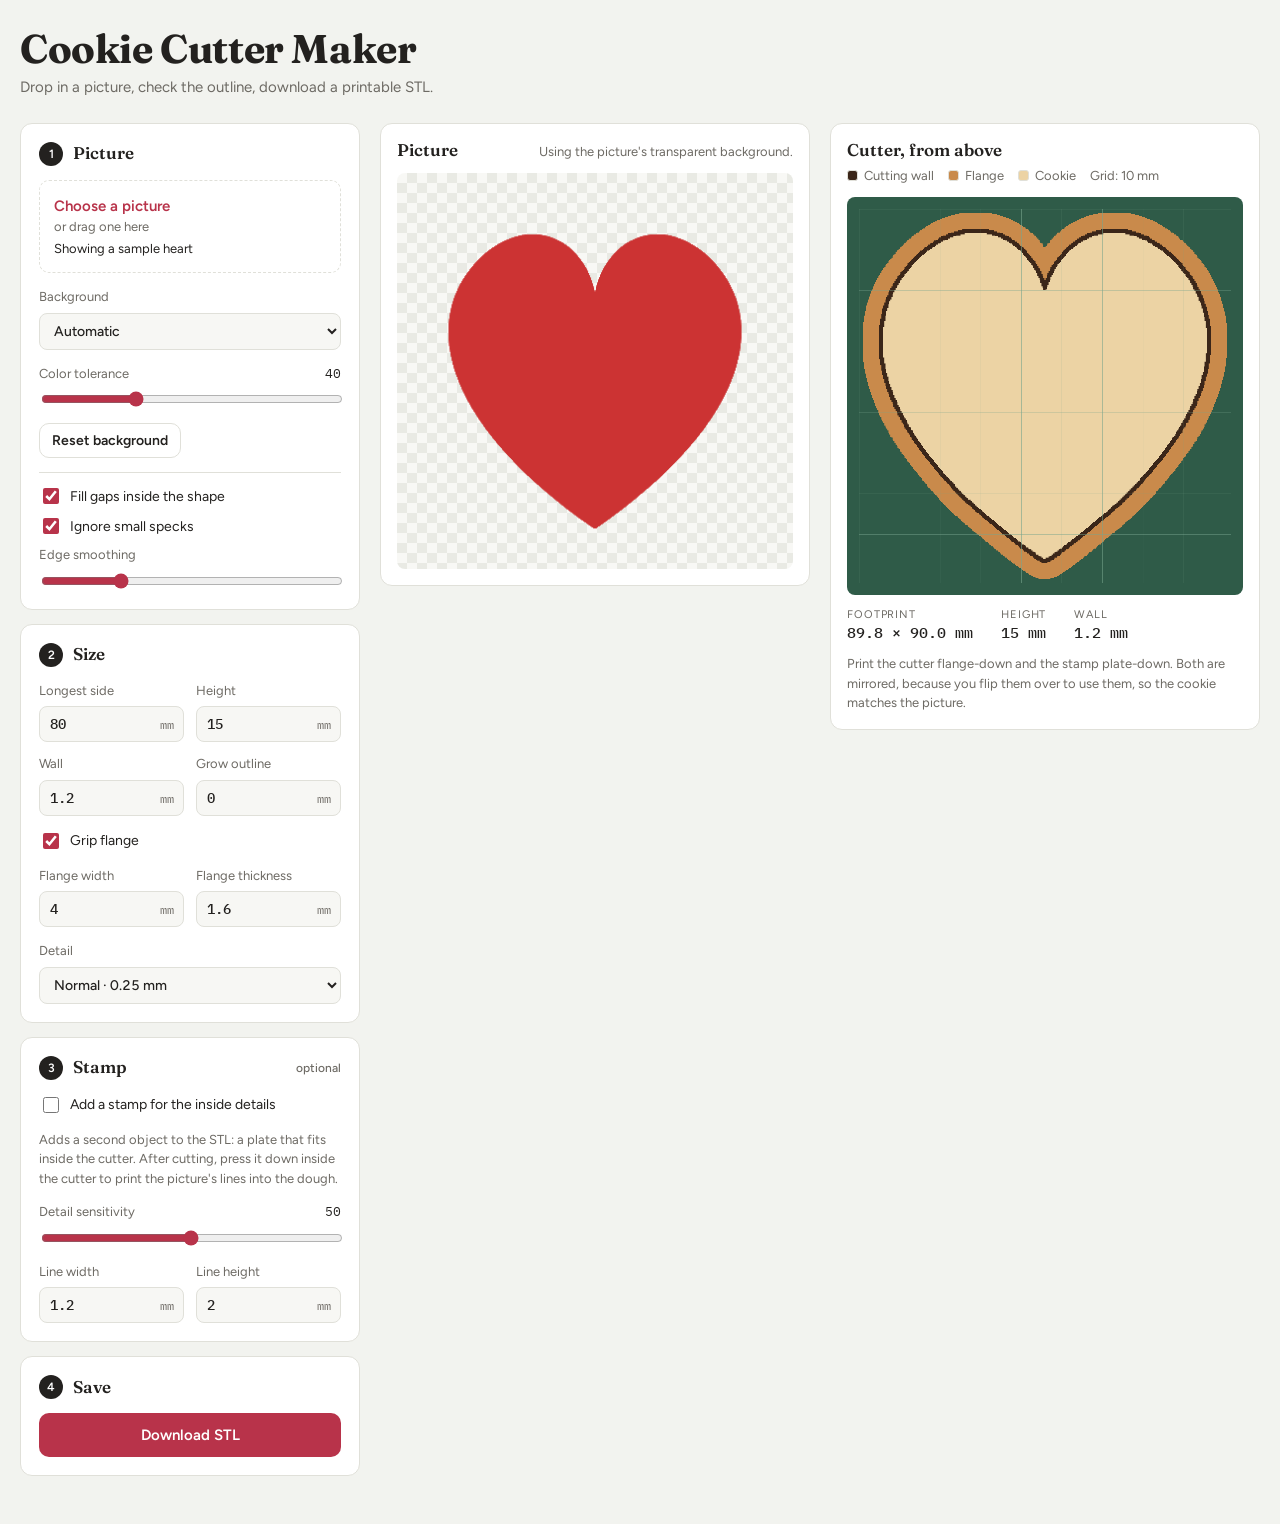
==== Cookie Cutter Maker.html @ c067ccab "Rename index.html to Cookie Cutter Maker.html Makes the file to open obvious for non-technical users" ====
<!doctype html>
<html lang="en">
<head>
<meta charset="utf-8">
<meta name="viewport" content="width=device-width, initial-scale=1">
<title>Cookie Cutter Maker</title>
<link rel="preconnect" href="https://fonts.googleapis.com">
<link rel="stylesheet" href="https://fonts.googleapis.com/css2?family=Fraunces:opsz,wght@9..144,500;9..144,700&family=Figtree:wght@400;500;600&family=IBM+Plex+Mono:wght@400;500&display=swap">
<link rel="stylesheet" href="styles.css">
</head>
<body>
<header class="top">
  <h1>Cookie Cutter Maker</h1>
  <p>Drop in a picture, check the outline, download a printable STL.</p>
</header>

<main class="layout">
  <!-- Controls -->
  <aside class="controls">
    <section class="step">
      <h2><span class="num">1</span>Picture</h2>
      <div class="drop" id="drop" tabindex="0" role="button" aria-label="Choose a picture">
        <img id="thumb" alt="" hidden>
        <div>
          <strong>Choose a picture</strong>
          <span>or drag one here</span>
          <span id="fname" class="fname">Showing a sample heart</span>
        </div>
      </div>
      <input type="file" id="file" accept="image/*" hidden>

      <label class="field" for="bgMode"><span>Background</span>
        <select id="bgMode">
          <option value="auto">Automatic</option>
          <option value="color">Remove by color</option>
          <option value="alpha">Already transparent</option>
        </select>
      </label>
      <label class="field" for="tolerance"><span>Color tolerance <output id="tolVal">40</output></span>
        <input type="range" id="tolerance" min="5" max="120" value="40">
      </label>
      <button class="ghost" id="resetBg" type="button">Reset background</button>

      <div id="cleanup" class="checks">
        <label><input type="checkbox" id="fill" checked> Fill gaps inside the shape</label>
        <label><input type="checkbox" id="specks" checked> Ignore small specks</label>
        <label class="field" for="smooth"><span>Edge smoothing</span><input type="range" id="smooth" min="0" max="8" value="2"></label>
      </div>
    </section>

    <section class="step" id="sizeControls">
      <h2><span class="num">2</span>Size</h2>
      <div class="grid2">
        <label class="field" for="size"><span>Longest side</span><span class="unit"><input type="number" id="size" value="80" min="10" max="300" step="1"><i>mm</i></span></label>
        <label class="field" for="height"><span>Height</span><span class="unit"><input type="number" id="height" value="15" min="3" max="60" step="0.5"><i>mm</i></span></label>
        <label class="field" for="wall"><span>Wall</span><span class="unit"><input type="number" id="wall" value="1.2" min="0.4" max="5" step="0.1"><i>mm</i></span></label>
        <label class="field" for="grow"><span>Grow outline</span><span class="unit"><input type="number" id="grow" value="0" min="0" max="10" step="0.1"><i>mm</i></span></label>
      </div>
      <label class="toggle"><input type="checkbox" id="flangeOn" checked> Grip flange</label>
      <div class="grid2">
        <label class="field" for="flangeW"><span>Flange width</span><span class="unit"><input type="number" id="flangeW" value="4" min="0.5" max="15" step="0.5"><i>mm</i></span></label>
        <label class="field" for="flangeH"><span>Flange thickness</span><span class="unit"><input type="number" id="flangeH" value="1.6" min="0.4" max="10" step="0.2"><i>mm</i></span></label>
      </div>
      <label class="field" for="res"><span>Detail</span>
        <select id="res"><option value="0.15">Fine · 0.15 mm</option><option value="0.25" selected>Normal · 0.25 mm</option><option value="0.4">Draft · 0.4 mm</option></select>
      </label>
    </section>

    <section class="step">
      <h2><span class="num">3</span>Stamp <small>optional</small></h2>
      <label class="toggle"><input type="checkbox" id="stampOn"> Add a stamp for the inside details</label>
      <div id="stampControls" class="stack" hidden>
        <p class="hint">Adds a second object to the STL: a plate that fits inside the cutter. After cutting, press it down inside the cutter to print the picture's lines into the dough.</p>
        <label class="field" for="sensitivity"><span>Detail sensitivity <output id="sensVal">50</output></span>
          <input type="range" id="sensitivity" min="1" max="100" value="50">
        </label>
        <div class="grid2">
          <label class="field" for="lineW"><span>Line width</span><span class="unit"><input type="number" id="lineW" value="1.2" min="0.6" max="4" step="0.1"><i>mm</i></span></label>
          <label class="field" for="lineH"><span>Line height</span><span class="unit"><input type="number" id="lineH" value="2" min="0.6" max="6" step="0.2"><i>mm</i></span></label>
        </div>
      </div>
    </section>

    <section class="step">
      <h2><span class="num">4</span>Save</h2>
      <button class="primary" id="save" type="button">Download STL</button>
      <p class="saved" id="saved"></p>
      <p class="err" id="err" role="alert" hidden></p>
    </section>
  </aside>

  <!-- Previews -->
  <section class="view">
    <header><h3>Picture</h3><p id="photoHint" class="hint"></p></header>
    <div class="checker"><canvas id="photo"></canvas></div>
  </section>

  <section class="view">
    <header><h3>Cutter, from above</h3>
      <ul class="legend">
        <li><i style="background:var(--wall)"></i>Cutting wall</li>
        <li><i style="background:var(--flange)"></i>Flange</li>
        <li><i style="background:var(--dough)"></i>Cookie</li>
        <li id="stampLegend" hidden><i style="background:var(--stamp)"></i>Stamp lines</li>
        <li class="muted">Grid: 10 mm</li>
      </ul>
    </header>
    <div class="mat"><canvas id="cutter"></canvas></div>
    <dl class="stats" id="stats"></dl>
    <p class="hint">Print the cutter flange-down and the stamp plate-down. Both are mirrored, because you flip them over to use them, so the cookie matches the picture.</p>
  </section>
</main>

<script src="js/background.js"></script>
<script src="js/shape.js"></script>
<script src="js/cutter.js"></script>
<script src="js/stamp.js"></script>
<script src="js/stl.js"></script>
<script src="js/preview.js"></script>
<script src="js/app.js"></script>
</body>
</html>
---- styles.css ----
/* Layout: controls column on the left, two preview panels (picture, cutter) to the right.
   Stacks into one column on narrow screens. The cutter sits on a green cutting mat with a 10 mm grid. */
:root {
  --bg: #f2f3ef;
  --panel: #ffffff;
  --ink: #23211f;
  --muted: #6d6a64;
  --line: #e0e0d9;
  --field: #f7f7f4;
  --accent: #b8334a;          /* raspberry jam */
  --accent-ink: #ffffff;
  --mat: #2f5b48;             /* cutting mat */
  --grid: #79a58e;
  --paper: #2f5b48;           /* empty cells in the cutter preview = the mat */
  --dough: #ecd3a4;
  --wall: #3b2619;
  --flange: #c98a4b;
  --stamp: #a3304a;           /* stamp lines drawn on the cookie */
  --check-a: #e9eae4;
  --check-b: #f8f8f5;

  --font-display: "Fraunces", Georgia, "Times New Roman", serif;
  --font-body: "Figtree", "Segoe UI", system-ui, sans-serif;
  --font-mono: "IBM Plex Mono", Consolas, monospace;
  --radius: 12px;
  color-scheme: light;
}
@media (prefers-color-scheme: dark) {
  :root:not([data-theme="light"]) {
    --bg: #161715; --panel: #1f201d; --ink: #ecebe6; --muted: #9d9a92; --line: #32342f; --field: #262824;
    --accent: #ec6b80; --accent-ink: #1a0b0e; --mat: #213f32; --grid: #4d7a63; --paper: #213f32;
    --dough: #d8bb88; --wall: #1a0f08; --flange: #b77a3e; --stamp: #e86b82; --check-a: #2a2c28; --check-b: #222420;
    color-scheme: dark;
  }
}
:root[data-theme="dark"] {
  --bg: #161715; --panel: #1f201d; --ink: #ecebe6; --muted: #9d9a92; --line: #32342f; --field: #262824;
  --accent: #ec6b80; --accent-ink: #1a0b0e; --mat: #213f32; --grid: #4d7a63; --paper: #213f32;
  --dough: #d8bb88; --wall: #1a0f08; --flange: #b77a3e; --stamp: #e86b82; --check-a: #2a2c28; --check-b: #222420;
  color-scheme: dark;
}

* { box-sizing: border-box; }
html, body { margin: 0; }
body {
  background: var(--bg); color: var(--ink);
  font: 15px/1.5 var(--font-body);
  padding: 28px 20px 48px;
}

/* ---------- header ---------- */
.top { max-width: 1400px; margin: 0 auto 24px; }
.top h1 { font: 700 clamp(28px, 4vw, 40px)/1.05 var(--font-display); letter-spacing: -0.01em; margin: 0; text-wrap: balance; }
.top p { margin: 6px 0 0; color: var(--muted); }

/* ---------- layout ---------- */
.layout {
  max-width: 1400px; margin: 0 auto;
  display: grid; gap: 20px; align-items: start;
  grid-template-columns: 340px minmax(0, 1fr) minmax(0, 1fr);
}
@media (max-width: 1200px) {
  .layout { grid-template-columns: 340px minmax(0, 1fr); }
  .controls { grid-row: span 2; }
}
@media (max-width: 820px) {
  .layout { grid-template-columns: 1fr; }
  .controls { grid-row: auto; }
}

/* ---------- controls ---------- */
.controls { display: grid; gap: 14px; min-width: 0; }
.step {
  background: var(--panel); border: 1px solid var(--line); border-radius: var(--radius);
  padding: 18px; display: grid; gap: 14px;
}
.step h2 { display: flex; align-items: center; gap: 10px; margin: 0; font: 600 17px/1.2 var(--font-display); }
.num {
  display: inline-grid; place-items: center; width: 24px; height: 24px; border-radius: 50%;
  background: var(--ink); color: var(--panel); font: 600 12px var(--font-body);
}

.drop {
  display: flex; gap: 14px; align-items: center;
  border: 1.5px dashed var(--line); border-radius: 10px; padding: 14px;
  cursor: pointer; transition: border-color .15s, background .15s;
}
.drop:hover, .drop.over { border-color: var(--accent); background: var(--field); }
.drop img { width: 56px; height: 56px; object-fit: cover; border-radius: 8px; flex: none; }
.drop div { display: grid; min-width: 0; }
.drop strong { color: var(--accent); font-weight: 600; }
.drop span { color: var(--muted); font-size: 13px; }
.drop .fname { color: var(--ink); overflow: hidden; text-overflow: ellipsis; white-space: nowrap; margin-top: 2px; }

.field { display: grid; gap: 6px; font-size: 13px; color: var(--muted); }
.field > span:first-child { display: flex; justify-content: space-between; }
.field output { font-family: var(--font-mono); color: var(--ink); }
.grid2 { display: grid; grid-template-columns: 1fr 1fr; gap: 12px; }

input[type=number], select {
  width: 100%; min-width: 0; padding: 8px 10px;
  border: 1px solid var(--line); border-radius: 8px;
  background: var(--field); color: var(--ink);
  font: 500 14px var(--font-mono); font-variant-numeric: tabular-nums;
}
select { font-family: var(--font-body); }
.unit { position: relative; display: block; }
.unit input { padding-right: 38px; }
.unit i { position: absolute; right: 10px; top: 50%; transform: translateY(-50%); font: 12px var(--font-mono); font-style: normal; color: var(--muted); pointer-events: none; }
input[type=range] { width: 100%; accent-color: var(--accent); }

.checks { display: grid; gap: 8px; padding-top: 4px; border-top: 1px solid var(--line); padding-block: 12px 0; }
.checks > label:not(.field), .toggle { display: flex; align-items: center; gap: 8px; font-size: 14px; cursor: pointer; }
input[type=checkbox] { accent-color: var(--accent); width: 16px; height: 16px; }

button { font: 600 15px var(--font-body); cursor: pointer; border-radius: 10px; }
.primary { background: var(--accent); color: var(--accent-ink); border: 0; padding: 13px 16px; transition: filter .15s; }
.primary:hover:not(:disabled) { filter: brightness(1.08); }
.primary:disabled { opacity: .5; cursor: default; }
.ghost { background: transparent; color: var(--ink); border: 1px solid var(--line); padding: 8px 12px; font-size: 14px; justify-self: start; }
.ghost:hover { border-color: var(--ink); }

:focus-visible { outline: 2px solid var(--accent); outline-offset: 2px; }

.saved { margin: 0; font: 12px var(--font-mono); color: var(--muted); min-height: 1em; }
.saved:empty { display: none; }
.err { margin: 0; padding: 10px 12px; border-radius: 8px; background: color-mix(in srgb, var(--accent) 12%, transparent); color: var(--accent); font-weight: 500; font-size: 14px; }

/* ---------- previews ---------- */
.view {
  background: var(--panel); border: 1px solid var(--line); border-radius: var(--radius);
  padding: 16px; display: grid; gap: 12px; min-width: 0;
}
.view header { display: flex; flex-wrap: wrap; align-items: baseline; justify-content: space-between; gap: 6px 16px; }
.view h3 { margin: 0; font: 600 17px/1.2 var(--font-display); }
.hint { margin: 0; font-size: 13px; color: var(--muted); }

.checker, .mat { border-radius: 8px; overflow: hidden; display: grid; place-items: center; }
.checker {
  background: repeating-conic-gradient(var(--check-a) 0% 25%, var(--check-b) 0% 50%) 0 0 / 20px 20px;
}
.checker canvas { cursor: crosshair; }
.mat { background: var(--mat); padding: 12px; }
canvas { display: block; width: 100%; height: auto; max-width: 100%; }

.legend { list-style: none; margin: 0; padding: 0; display: flex; flex-wrap: wrap; gap: 4px 14px; font-size: 13px; color: var(--muted); }
.legend i { display: inline-block; width: 11px; height: 11px; border-radius: 3px; margin-right: 6px; vertical-align: -1px; border: 1px solid var(--line); }

.stats { display: flex; flex-wrap: wrap; gap: 8px 28px; margin: 0; }
.stats div { display: grid; }
.stats dt { font-size: 11px; letter-spacing: .08em; text-transform: uppercase; color: var(--muted); }
.stats dd { margin: 0; font: 500 15px var(--font-mono); font-variant-numeric: tabular-nums; }

@media (prefers-reduced-motion: reduce) { * { transition: none !important; } }

/* ---------- stamp step ---------- */
.step h2 small { font: 500 12px var(--font-body); color: var(--muted); margin-left: auto; }
.stack { display: grid; gap: 14px; }
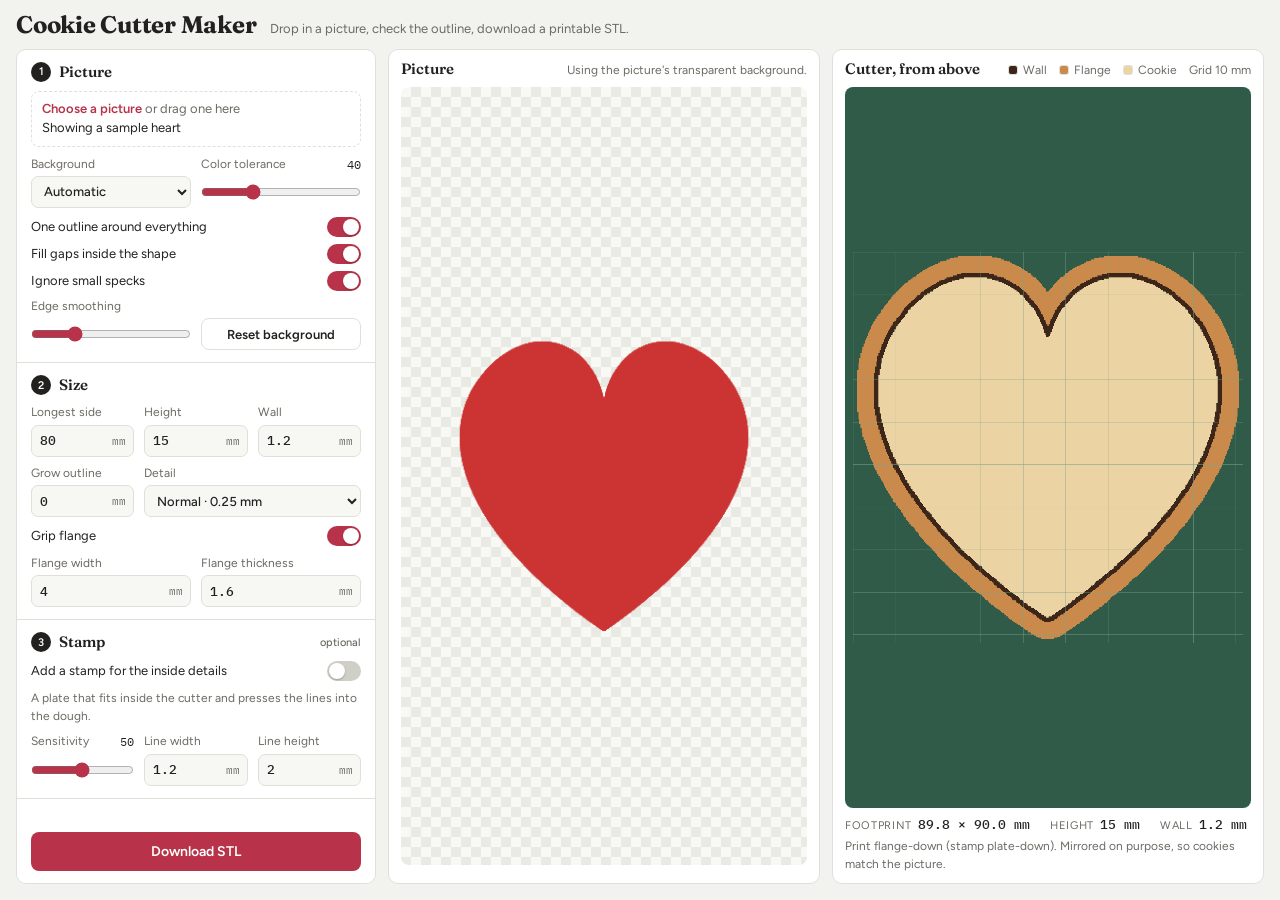
==== commit 7a133cdd: "Add "One outline around everything", toggles and a one-screen layout - New setting (on by default) j" ====
--- a/Cookie Cutter Maker.html
+++ b/Cookie Cutter Maker.html
@@ -22,67 +22,72 @@
       <div class="drop" id="drop" tabindex="0" role="button" aria-label="Choose a picture">
         <img id="thumb" alt="" hidden>
         <div>
-          <strong>Choose a picture</strong>
-          <span>or drag one here</span>
+          <strong>Choose a picture</strong> <span>or drag one here</span>
           <span id="fname" class="fname">Showing a sample heart</span>
         </div>
       </div>
       <input type="file" id="file" accept="image/*" hidden>
 
-      <label class="field" for="bgMode"><span>Background</span>
-        <select id="bgMode">
-          <option value="auto">Automatic</option>
-          <option value="color">Remove by color</option>
-          <option value="alpha">Already transparent</option>
-        </select>
-      </label>
-      <label class="field" for="tolerance"><span>Color tolerance <output id="tolVal">40</output></span>
-        <input type="range" id="tolerance" min="5" max="120" value="40">
-      </label>
-      <button class="ghost" id="resetBg" type="button">Reset background</button>
+      <div class="grid2">
+        <label class="field" for="bgMode"><span>Background</span>
+          <select id="bgMode">
+            <option value="auto">Automatic</option>
+            <option value="color">Remove by color</option>
+            <option value="alpha">Already transparent</option>
+          </select>
+        </label>
+        <label class="field" for="tolerance"><span>Color tolerance <output id="tolVal">40</output></span>
+          <input type="range" id="tolerance" min="5" max="120" value="40">
+        </label>
+      </div>
 
-      <div id="cleanup" class="checks">
-        <label><input type="checkbox" id="fill" checked> Fill gaps inside the shape</label>
-        <label><input type="checkbox" id="specks" checked> Ignore small specks</label>
-        <label class="field" for="smooth"><span>Edge smoothing</span><input type="range" id="smooth" min="0" max="8" value="2"></label>
+      <div id="cleanup" class="switches">
+        <label class="switch"><span>One outline around everything</span><input type="checkbox" role="switch" id="join" checked></label>
+        <label class="switch"><span>Fill gaps inside the shape</span><input type="checkbox" role="switch" id="fill" checked></label>
+        <label class="switch"><span>Ignore small specks</span><input type="checkbox" role="switch" id="specks" checked></label>
+        <div class="grid2">
+          <label class="field" for="smooth"><span>Edge smoothing</span><input type="range" id="smooth" min="0" max="8" value="2"></label>
+          <button class="ghost" id="resetBg" type="button">Reset background</button>
+        </div>
       </div>
     </section>
 
     <section class="step" id="sizeControls">
       <h2><span class="num">2</span>Size</h2>
-      <div class="grid2">
+      <div class="grid3">
         <label class="field" for="size"><span>Longest side</span><span class="unit"><input type="number" id="size" value="80" min="10" max="300" step="1"><i>mm</i></span></label>
         <label class="field" for="height"><span>Height</span><span class="unit"><input type="number" id="height" value="15" min="3" max="60" step="0.5"><i>mm</i></span></label>
         <label class="field" for="wall"><span>Wall</span><span class="unit"><input type="number" id="wall" value="1.2" min="0.4" max="5" step="0.1"><i>mm</i></span></label>
         <label class="field" for="grow"><span>Grow outline</span><span class="unit"><input type="number" id="grow" value="0" min="0" max="10" step="0.1"><i>mm</i></span></label>
+        <label class="field span2" for="res"><span>Detail</span>
+          <select id="res"><option value="0.15">Fine · 0.15 mm</option><option value="0.25" selected>Normal · 0.25 mm</option><option value="0.4">Draft · 0.4 mm</option></select>
+        </label>
       </div>
-      <label class="toggle"><input type="checkbox" id="flangeOn" checked> Grip flange</label>
+      <label class="switch"><span>Grip flange</span><input type="checkbox" role="switch" id="flangeOn" checked></label>
       <div class="grid2">
         <label class="field" for="flangeW"><span>Flange width</span><span class="unit"><input type="number" id="flangeW" value="4" min="0.5" max="15" step="0.5"><i>mm</i></span></label>
         <label class="field" for="flangeH"><span>Flange thickness</span><span class="unit"><input type="number" id="flangeH" value="1.6" min="0.4" max="10" step="0.2"><i>mm</i></span></label>
       </div>
-      <label class="field" for="res"><span>Detail</span>
-        <select id="res"><option value="0.15">Fine · 0.15 mm</option><option value="0.25" selected>Normal · 0.25 mm</option><option value="0.4">Draft · 0.4 mm</option></select>
-      </label>
     </section>
 
     <section class="step">
       <h2><span class="num">3</span>Stamp <small>optional</small></h2>
-      <label class="toggle"><input type="checkbox" id="stampOn"> Add a stamp for the inside details</label>
+      <label class="switch" title="Adds a second object to the STL: a plate that fits inside the cutter. After cutting, press it down inside the cutter to print the picture's lines into the dough.">
+        <span>Add a stamp for the inside details</span><input type="checkbox" role="switch" id="stampOn">
+      </label>
       <div id="stampControls" class="stack" hidden>
-        <p class="hint">Adds a second object to the STL: a plate that fits inside the cutter. After cutting, press it down inside the cutter to print the picture's lines into the dough.</p>
-        <label class="field" for="sensitivity"><span>Detail sensitivity <output id="sensVal">50</output></span>
-          <input type="range" id="sensitivity" min="1" max="100" value="50">
-        </label>
-        <div class="grid2">
+        <p class="hint">A plate that fits inside the cutter and presses the lines into the dough.</p>
+        <div class="grid3">
+          <label class="field" for="sensitivity"><span>Sensitivity <output id="sensVal">50</output></span>
+            <input type="range" id="sensitivity" min="1" max="100" value="50">
+          </label>
           <label class="field" for="lineW"><span>Line width</span><span class="unit"><input type="number" id="lineW" value="1.2" min="0.6" max="4" step="0.1"><i>mm</i></span></label>
           <label class="field" for="lineH"><span>Line height</span><span class="unit"><input type="number" id="lineH" value="2" min="0.6" max="6" step="0.2"><i>mm</i></span></label>
         </div>
       </div>
     </section>
 
-    <section class="step">
-      <h2><span class="num">4</span>Save</h2>
+    <section class="step save">
       <button class="primary" id="save" type="button">Download STL</button>
       <p class="saved" id="saved"></p>
       <p class="err" id="err" role="alert" hidden></p>
@@ -92,22 +97,24 @@
   <!-- Previews -->
   <section class="view">
     <header><h3>Picture</h3><p id="photoHint" class="hint"></p></header>
-    <div class="checker"><canvas id="photo"></canvas></div>
+    <div class="canvas-box checker"><canvas id="photo"></canvas></div>
   </section>
 
   <section class="view">
     <header><h3>Cutter, from above</h3>
       <ul class="legend">
-        <li><i style="background:var(--wall)"></i>Cutting wall</li>
+        <li><i style="background:var(--wall)"></i>Wall</li>
         <li><i style="background:var(--flange)"></i>Flange</li>
         <li><i style="background:var(--dough)"></i>Cookie</li>
-        <li id="stampLegend" hidden><i style="background:var(--stamp)"></i>Stamp lines</li>
-        <li class="muted">Grid: 10 mm</li>
+        <li id="stampLegend" hidden><i style="background:var(--stamp)"></i>Stamp</li>
+        <li>Grid 10 mm</li>
       </ul>
     </header>
-    <div class="mat"><canvas id="cutter"></canvas></div>
-    <dl class="stats" id="stats"></dl>
-    <p class="hint">Print the cutter flange-down and the stamp plate-down. Both are mirrored, because you flip them over to use them, so the cookie matches the picture.</p>
+    <div class="canvas-box mat"><canvas id="cutter"></canvas></div>
+    <footer>
+      <dl class="stats" id="stats"></dl>
+      <p class="hint">Print flange-down (stamp plate-down). Mirrored on purpose, so cookies match the picture.</p>
+    </footer>
   </section>
 </main>
 
--- a/styles.css
+++ b/styles.css
@@ -1,5 +1,6 @@
-/* Layout: controls column on the left, two preview panels (picture, cutter) to the right.
-   Stacks into one column on narrow screens. The cutter sits on a green cutting mat with a 10 mm grid. */
+/* Layout: one screen, no page scrolling. Controls column on the left (scrolls on its own if the
+   window is short), picture and cutter previews fill the rest. On narrow screens it becomes a
+   normal scrolling page. The cutter sits on a green cutting mat with a 10 mm grid. */
 :root {
   --bg: #f2f3ef;
   --panel: #ffffff;
@@ -9,6 +10,7 @@
   --field: #f7f7f4;
   --accent: #b8334a;          /* raspberry jam */
   --accent-ink: #ffffff;
+  --switch-off: #cfcfc7;
   --mat: #2f5b48;             /* cutting mat */
   --grid: #79a58e;
   --paper: #2f5b48;           /* empty cells in the cutter preview = the mat */
@@ -22,137 +24,161 @@
   --font-display: "Fraunces", Georgia, "Times New Roman", serif;
   --font-body: "Figtree", "Segoe UI", system-ui, sans-serif;
   --font-mono: "IBM Plex Mono", Consolas, monospace;
-  --radius: 12px;
+  --radius: 10px;
   color-scheme: light;
 }
 @media (prefers-color-scheme: dark) {
   :root:not([data-theme="light"]) {
     --bg: #161715; --panel: #1f201d; --ink: #ecebe6; --muted: #9d9a92; --line: #32342f; --field: #262824;
-    --accent: #ec6b80; --accent-ink: #1a0b0e; --mat: #213f32; --grid: #4d7a63; --paper: #213f32;
+    --accent: #ec6b80; --accent-ink: #1a0b0e; --switch-off: #45473f; --mat: #213f32; --grid: #4d7a63; --paper: #213f32;
     --dough: #d8bb88; --wall: #1a0f08; --flange: #b77a3e; --stamp: #e86b82; --check-a: #2a2c28; --check-b: #222420;
     color-scheme: dark;
   }
 }
 :root[data-theme="dark"] {
   --bg: #161715; --panel: #1f201d; --ink: #ecebe6; --muted: #9d9a92; --line: #32342f; --field: #262824;
-  --accent: #ec6b80; --accent-ink: #1a0b0e; --mat: #213f32; --grid: #4d7a63; --paper: #213f32;
+  --accent: #ec6b80; --accent-ink: #1a0b0e; --switch-off: #45473f; --mat: #213f32; --grid: #4d7a63; --paper: #213f32;
   --dough: #d8bb88; --wall: #1a0f08; --flange: #b77a3e; --stamp: #e86b82; --check-a: #2a2c28; --check-b: #222420;
   color-scheme: dark;
 }
 
 * { box-sizing: border-box; }
-html, body { margin: 0; }
+html, body { margin: 0; height: 100%; }
 body {
   background: var(--bg); color: var(--ink);
-  font: 15px/1.5 var(--font-body);
-  padding: 28px 20px 48px;
+  font: 14px/1.45 var(--font-body);
+  display: flex; flex-direction: column;
+  padding: 12px 16px 16px;
 }
 
 /* ---------- header ---------- */
-.top { max-width: 1400px; margin: 0 auto 24px; }
-.top h1 { font: 700 clamp(28px, 4vw, 40px)/1.05 var(--font-display); letter-spacing: -0.01em; margin: 0; text-wrap: balance; }
-.top p { margin: 6px 0 0; color: var(--muted); }
+.top { display: flex; flex-wrap: wrap; align-items: baseline; gap: 4px 14px; margin-bottom: 10px; }
+.top h1 { font: 700 24px/1.1 var(--font-display); letter-spacing: -0.01em; margin: 0; }
+.top p { margin: 0; color: var(--muted); font-size: 13px; }
 
 /* ---------- layout ---------- */
 .layout {
-  max-width: 1400px; margin: 0 auto;
-  display: grid; gap: 20px; align-items: start;
-  grid-template-columns: 340px minmax(0, 1fr) minmax(0, 1fr);
+  flex: 1; min-height: 0;
+  display: grid; gap: 12px;
+  grid-template-columns: 360px minmax(0, 1fr) minmax(0, 1fr);
+  grid-template-rows: minmax(0, 1fr);
 }
-@media (max-width: 1200px) {
-  .layout { grid-template-columns: 340px minmax(0, 1fr); }
+@media (max-width: 1150px) {
+  .layout { grid-template-columns: 360px minmax(0, 1fr); grid-template-rows: minmax(0, 1fr) minmax(0, 1fr); }
   .controls { grid-row: span 2; }
-}
-@media (max-width: 820px) {
-  .layout { grid-template-columns: 1fr; }
-  .controls { grid-row: auto; }
 }
 
 /* ---------- controls ---------- */
-.controls { display: grid; gap: 14px; min-width: 0; }
-.step {
+.controls {
+  min-height: 0; overflow-y: auto;
   background: var(--panel); border: 1px solid var(--line); border-radius: var(--radius);
-  padding: 18px; display: grid; gap: 14px;
+  display: flex; flex-direction: column;
 }
-.step h2 { display: flex; align-items: center; gap: 10px; margin: 0; font: 600 17px/1.2 var(--font-display); }
+.step { padding: 12px 14px; display: grid; gap: 9px; border-bottom: 1px solid var(--line); }
+.step.save { border-bottom: 0; margin-top: auto; position: sticky; bottom: 0; background: var(--panel); gap: 6px; }
+.step h2 { display: flex; align-items: center; gap: 8px; margin: 0; font: 600 15px/1.2 var(--font-display); }
+.step h2 small { font: 500 11px var(--font-body); color: var(--muted); margin-left: auto; }
 .num {
-  display: inline-grid; place-items: center; width: 24px; height: 24px; border-radius: 50%;
-  background: var(--ink); color: var(--panel); font: 600 12px var(--font-body);
+  display: inline-grid; place-items: center; width: 20px; height: 20px; border-radius: 50%;
+  background: var(--ink); color: var(--panel); font: 600 11px var(--font-body);
 }
 
 .drop {
-  display: flex; gap: 14px; align-items: center;
-  border: 1.5px dashed var(--line); border-radius: 10px; padding: 14px;
+  display: flex; gap: 10px; align-items: center;
+  border: 1.5px dashed var(--line); border-radius: 8px; padding: 8px 10px;
   cursor: pointer; transition: border-color .15s, background .15s;
 }
 .drop:hover, .drop.over { border-color: var(--accent); background: var(--field); }
-.drop img { width: 56px; height: 56px; object-fit: cover; border-radius: 8px; flex: none; }
-.drop div { display: grid; min-width: 0; }
+.drop img { width: 38px; height: 38px; object-fit: cover; border-radius: 6px; flex: none; }
+.drop div { min-width: 0; font-size: 13px; }
 .drop strong { color: var(--accent); font-weight: 600; }
-.drop span { color: var(--muted); font-size: 13px; }
-.drop .fname { color: var(--ink); overflow: hidden; text-overflow: ellipsis; white-space: nowrap; margin-top: 2px; }
+.drop span { color: var(--muted); }
+.drop .fname { display: block; color: var(--ink); overflow: hidden; text-overflow: ellipsis; white-space: nowrap; }
 
-.field { display: grid; gap: 6px; font-size: 13px; color: var(--muted); }
-.field > span:first-child { display: flex; justify-content: space-between; }
+.grid2 { display: grid; grid-template-columns: 1fr 1fr; gap: 8px 10px; align-items: end; }
+.grid3 { display: grid; grid-template-columns: repeat(3, 1fr); gap: 8px 10px; align-items: end; }
+.span2 { grid-column: span 2; }
+.stack { display: grid; gap: 8px; }
+
+.field { display: grid; gap: 3px; font-size: 12px; color: var(--muted); min-width: 0; }
+.field > span:first-child { display: flex; justify-content: space-between; white-space: nowrap; }
 .field output { font-family: var(--font-mono); color: var(--ink); }
-.grid2 { display: grid; grid-template-columns: 1fr 1fr; gap: 12px; }
 
 input[type=number], select {
-  width: 100%; min-width: 0; padding: 8px 10px;
-  border: 1px solid var(--line); border-radius: 8px;
+  width: 100%; min-width: 0; height: 32px; padding: 0 8px;
+  border: 1px solid var(--line); border-radius: 7px;
   background: var(--field); color: var(--ink);
-  font: 500 14px var(--font-mono); font-variant-numeric: tabular-nums;
+  font: 500 13px var(--font-mono); font-variant-numeric: tabular-nums;
 }
 select { font-family: var(--font-body); }
 .unit { position: relative; display: block; }
-.unit input { padding-right: 38px; }
-.unit i { position: absolute; right: 10px; top: 50%; transform: translateY(-50%); font: 12px var(--font-mono); font-style: normal; color: var(--muted); pointer-events: none; }
-input[type=range] { width: 100%; accent-color: var(--accent); }
+.unit input { padding-right: 30px; }
+.unit i { position: absolute; right: 8px; top: 50%; transform: translateY(-50%); font: 11px var(--font-mono); font-style: normal; color: var(--muted); pointer-events: none; }
+input[type=range] { width: 100%; height: 32px; margin: 0; accent-color: var(--accent); }
 
-.checks { display: grid; gap: 8px; padding-top: 4px; border-top: 1px solid var(--line); padding-block: 12px 0; }
-.checks > label:not(.field), .toggle { display: flex; align-items: center; gap: 8px; font-size: 14px; cursor: pointer; }
-input[type=checkbox] { accent-color: var(--accent); width: 16px; height: 16px; }
+/* toggle switches (real checkboxes underneath) */
+.switches { display: grid; gap: 7px; }
+.switch { display: flex; align-items: center; justify-content: space-between; gap: 10px; font-size: 13px; cursor: pointer; }
+.switch input {
+  appearance: none; -webkit-appearance: none; flex: none; margin: 0; cursor: pointer;
+  width: 34px; height: 20px; border-radius: 10px; background: var(--switch-off);
+  position: relative; transition: background .15s;
+}
+.switch input::before {
+  content: ""; position: absolute; top: 2px; left: 2px; width: 16px; height: 16px; border-radius: 50%;
+  background: #fff; box-shadow: 0 1px 2px rgb(0 0 0 / .25); transition: transform .15s;
+}
+.switch input:checked { background: var(--accent); }
+.switch input:checked::before { transform: translateX(14px); }
 
-button { font: 600 15px var(--font-body); cursor: pointer; border-radius: 10px; }
-.primary { background: var(--accent); color: var(--accent-ink); border: 0; padding: 13px 16px; transition: filter .15s; }
+button { font: 600 14px var(--font-body); cursor: pointer; border-radius: 8px; }
+.primary { background: var(--accent); color: var(--accent-ink); border: 0; padding: 11px 16px; width: 100%; transition: filter .15s; }
 .primary:hover:not(:disabled) { filter: brightness(1.08); }
 .primary:disabled { opacity: .5; cursor: default; }
-.ghost { background: transparent; color: var(--ink); border: 1px solid var(--line); padding: 8px 12px; font-size: 14px; justify-self: start; }
+.ghost { background: transparent; color: var(--ink); border: 1px solid var(--line); height: 32px; padding: 0 10px; font-size: 13px; }
 .ghost:hover { border-color: var(--ink); }
 
 :focus-visible { outline: 2px solid var(--accent); outline-offset: 2px; }
 
-.saved { margin: 0; font: 12px var(--font-mono); color: var(--muted); min-height: 1em; }
+.hint { margin: 0; font-size: 12px; color: var(--muted); }
+.saved { margin: 0; font: 11px var(--font-mono); color: var(--muted); }
 .saved:empty { display: none; }
-.err { margin: 0; padding: 10px 12px; border-radius: 8px; background: color-mix(in srgb, var(--accent) 12%, transparent); color: var(--accent); font-weight: 500; font-size: 14px; }
+.err { margin: 0; padding: 8px 10px; border-radius: 7px; background: color-mix(in srgb, var(--accent) 12%, transparent); color: var(--accent); font-weight: 500; font-size: 13px; }
 
 /* ---------- previews ---------- */
 .view {
+  min-height: 0; min-width: 0;
   background: var(--panel); border: 1px solid var(--line); border-radius: var(--radius);
-  padding: 16px; display: grid; gap: 12px; min-width: 0;
+  padding: 10px 12px; display: grid; gap: 8px;
+  grid-template-rows: auto minmax(0, 1fr) auto;
 }
-.view header { display: flex; flex-wrap: wrap; align-items: baseline; justify-content: space-between; gap: 6px 16px; }
-.view h3 { margin: 0; font: 600 17px/1.2 var(--font-display); }
-.hint { margin: 0; font-size: 13px; color: var(--muted); }
+.view header { display: flex; flex-wrap: wrap; align-items: baseline; justify-content: space-between; gap: 4px 12px; }
+.view h3 { margin: 0; font: 600 15px/1.2 var(--font-display); }
+.view footer { display: grid; gap: 4px; }
 
-.checker, .mat { border-radius: 8px; overflow: hidden; display: grid; place-items: center; }
-.checker {
-  background: repeating-conic-gradient(var(--check-a) 0% 25%, var(--check-b) 0% 50%) 0 0 / 20px 20px;
+/* the canvas shrinks to fit the box while keeping its shape */
+.canvas-box { min-height: 0; border-radius: 8px; overflow: hidden; display: grid; place-items: center; padding: 8px; }
+.canvas-box canvas { display: block; max-width: 100%; max-height: 100%; width: auto; height: auto; }
+.checker { background: repeating-conic-gradient(var(--check-a) 0% 25%, var(--check-b) 0% 50%) 0 0 / 20px 20px; }
+.checker canvas { cursor: crosshair; }
+.mat { background: var(--mat); }
+
+.legend { list-style: none; margin: 0; padding: 0; display: flex; flex-wrap: wrap; gap: 2px 12px; font-size: 12px; color: var(--muted); }
+.legend i { display: inline-block; width: 10px; height: 10px; border-radius: 3px; margin-right: 5px; vertical-align: -1px; border: 1px solid var(--line); }
+
+.stats { display: flex; flex-wrap: wrap; gap: 4px 20px; margin: 0; }
+.stats div { display: flex; gap: 6px; align-items: baseline; }
+.stats dt { font-size: 11px; letter-spacing: .06em; text-transform: uppercase; color: var(--muted); }
+.stats dd { margin: 0; font: 500 13px var(--font-mono); font-variant-numeric: tabular-nums; }
+
+/* ---------- small screens: back to a normal scrolling page ---------- */
+@media (max-width: 760px) {
+  html, body { height: auto; }
+  body { display: block; }
+  .layout { display: flex; flex-direction: column; }
+  .controls { overflow: visible; }
+  .step.save { position: static; }
+  .canvas-box canvas { width: 100%; max-height: none; }
 }
-.checker canvas { cursor: crosshair; }
-.mat { background: var(--mat); padding: 12px; }
-canvas { display: block; width: 100%; height: auto; max-width: 100%; }
-
-.legend { list-style: none; margin: 0; padding: 0; display: flex; flex-wrap: wrap; gap: 4px 14px; font-size: 13px; color: var(--muted); }
-.legend i { display: inline-block; width: 11px; height: 11px; border-radius: 3px; margin-right: 6px; vertical-align: -1px; border: 1px solid var(--line); }
-
-.stats { display: flex; flex-wrap: wrap; gap: 8px 28px; margin: 0; }
-.stats div { display: grid; }
-.stats dt { font-size: 11px; letter-spacing: .08em; text-transform: uppercase; color: var(--muted); }
-.stats dd { margin: 0; font: 500 15px var(--font-mono); font-variant-numeric: tabular-nums; }
 
 @media (prefers-reduced-motion: reduce) { * { transition: none !important; } }
-
-/* ---------- stamp step ---------- */
-.step h2 small { font: 500 12px var(--font-body); color: var(--muted); margin-left: auto; }
-.stack { display: grid; gap: 14px; }
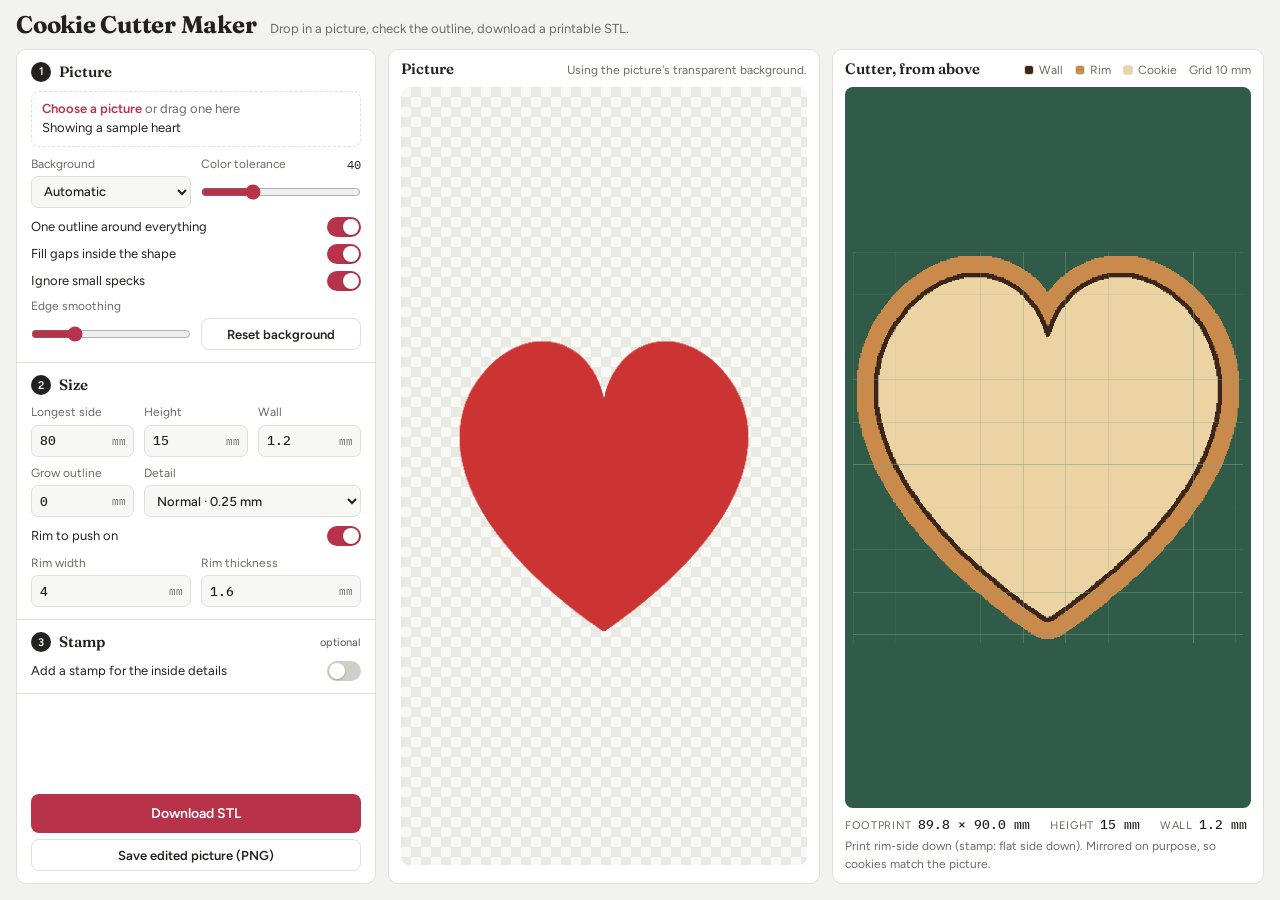
==== commit 609fac39: "Add Save edited picture, rename flange to rim, test the UI features - New "Save edited picture (PNG)" ====
--- a/Cookie Cutter Maker.html
+++ b/Cookie Cutter Maker.html
@@ -63,10 +63,10 @@
           <select id="res"><option value="0.15">Fine · 0.15 mm</option><option value="0.25" selected>Normal · 0.25 mm</option><option value="0.4">Draft · 0.4 mm</option></select>
         </label>
       </div>
-      <label class="switch"><span>Grip flange</span><input type="checkbox" role="switch" id="flangeOn" checked></label>
+      <label class="switch" title="A wider, flat edge around the top of the cutter, so it is comfortable to press down on."><span>Rim to push on</span><input type="checkbox" role="switch" id="flangeOn" checked></label>
       <div class="grid2">
-        <label class="field" for="flangeW"><span>Flange width</span><span class="unit"><input type="number" id="flangeW" value="4" min="0.5" max="15" step="0.5"><i>mm</i></span></label>
-        <label class="field" for="flangeH"><span>Flange thickness</span><span class="unit"><input type="number" id="flangeH" value="1.6" min="0.4" max="10" step="0.2"><i>mm</i></span></label>
+        <label class="field" for="flangeW"><span>Rim width</span><span class="unit"><input type="number" id="flangeW" value="4" min="0.5" max="15" step="0.5"><i>mm</i></span></label>
+        <label class="field" for="flangeH"><span>Rim thickness</span><span class="unit"><input type="number" id="flangeH" value="1.6" min="0.4" max="10" step="0.2"><i>mm</i></span></label>
       </div>
     </section>
 
@@ -89,6 +89,7 @@
 
     <section class="step save">
       <button class="primary" id="save" type="button">Download STL</button>
+      <button class="ghost wide" id="savePicture" type="button" title="Saves the picture with the background removed, as a PNG. Load it again later to get the same outline.">Save edited picture (PNG)</button>
       <p class="saved" id="saved"></p>
       <p class="err" id="err" role="alert" hidden></p>
     </section>
@@ -104,7 +105,7 @@
     <header><h3>Cutter, from above</h3>
       <ul class="legend">
         <li><i style="background:var(--wall)"></i>Wall</li>
-        <li><i style="background:var(--flange)"></i>Flange</li>
+        <li><i style="background:var(--flange)"></i>Rim</li>
         <li><i style="background:var(--dough)"></i>Cookie</li>
         <li id="stampLegend" hidden><i style="background:var(--stamp)"></i>Stamp</li>
         <li>Grid 10 mm</li>
@@ -113,7 +114,7 @@
     <div class="canvas-box mat"><canvas id="cutter"></canvas></div>
     <footer>
       <dl class="stats" id="stats"></dl>
-      <p class="hint">Print flange-down (stamp plate-down). Mirrored on purpose, so cookies match the picture.</p>
+      <p class="hint">Print rim-side down (stamp: flat side down). Mirrored on purpose, so cookies match the picture.</p>
     </footer>
   </section>
 </main>
--- a/styles.css
+++ b/styles.css
@@ -43,6 +43,7 @@
 }
 
 * { box-sizing: border-box; }
+[hidden] { display: none !important; } /* keep hidden things hidden, even when a class sets display */
 html, body { margin: 0; height: 100%; }
 body {
   background: var(--bg); color: var(--ink);
@@ -70,11 +71,12 @@
 
 /* ---------- controls ---------- */
 .controls {
-  min-height: 0; overflow-y: auto;
+  min-height: 0; overflow-y: auto; overflow-x: hidden;
   background: var(--panel); border: 1px solid var(--line); border-radius: var(--radius);
   display: flex; flex-direction: column;
 }
-.step { padding: 12px 14px; display: grid; gap: 9px; border-bottom: 1px solid var(--line); }
+/* minmax(0, 1fr): long content, like a long file name, shrinks instead of widening the column */
+.step { padding: 12px 14px; display: grid; grid-template-columns: minmax(0, 1fr); gap: 9px; border-bottom: 1px solid var(--line); }
 .step.save { border-bottom: 0; margin-top: auto; position: sticky; bottom: 0; background: var(--panel); gap: 6px; }
 .step h2 { display: flex; align-items: center; gap: 8px; margin: 0; font: 600 15px/1.2 var(--font-display); }
 .step h2 small { font: 500 11px var(--font-body); color: var(--muted); margin-left: auto; }
@@ -137,6 +139,7 @@
 .primary:disabled { opacity: .5; cursor: default; }
 .ghost { background: transparent; color: var(--ink); border: 1px solid var(--line); height: 32px; padding: 0 10px; font-size: 13px; }
 .ghost:hover { border-color: var(--ink); }
+.ghost.wide { width: 100%; }
 
 :focus-visible { outline: 2px solid var(--accent); outline-offset: 2px; }
 
@@ -156,11 +159,17 @@
 .view h3 { margin: 0; font: 600 15px/1.2 var(--font-display); }
 .view footer { display: grid; gap: 4px; }
 
-/* the canvas shrinks to fit the box while keeping its shape */
-.canvas-box { min-height: 0; border-radius: 8px; overflow: hidden; display: grid; place-items: center; padding: 8px; }
-.canvas-box canvas { display: block; max-width: 100%; max-height: 100%; width: auto; height: auto; }
+/* The canvas fills the box and its picture is scaled to fit (object-fit), so tall, wide, small
+   and large pictures all fit without changing the layout. Positioned absolutely so the box's
+   size comes only from the layout, never from the picture. app.js accounts for the scaling
+   when you click on the picture. */
+.canvas-box { position: relative; min-height: 0; border-radius: 8px; overflow: hidden; }
+.canvas-box canvas {
+  position: absolute; inset: 8px; display: block;
+  width: calc(100% - 16px); height: calc(100% - 16px); object-fit: contain;
+}
 .checker { background: repeating-conic-gradient(var(--check-a) 0% 25%, var(--check-b) 0% 50%) 0 0 / 20px 20px; }
-.checker canvas { cursor: crosshair; }
+.checker canvas { cursor: crosshair; touch-action: none; } /* touch-action: drag on a touch screen removes background instead of scrolling */
 .mat { background: var(--mat); }
 
 .legend { list-style: none; margin: 0; padding: 0; display: flex; flex-wrap: wrap; gap: 2px 12px; font-size: 12px; color: var(--muted); }
@@ -178,7 +187,8 @@
   .layout { display: flex; flex-direction: column; }
   .controls { overflow: visible; }
   .step.save { position: static; }
-  .canvas-box canvas { width: 100%; max-height: none; }
+  .canvas-box { padding: 8px; }
+  .canvas-box canvas { position: static; width: 100%; height: auto; }
 }
 
 @media (prefers-reduced-motion: reduce) { * { transition: none !important; } }
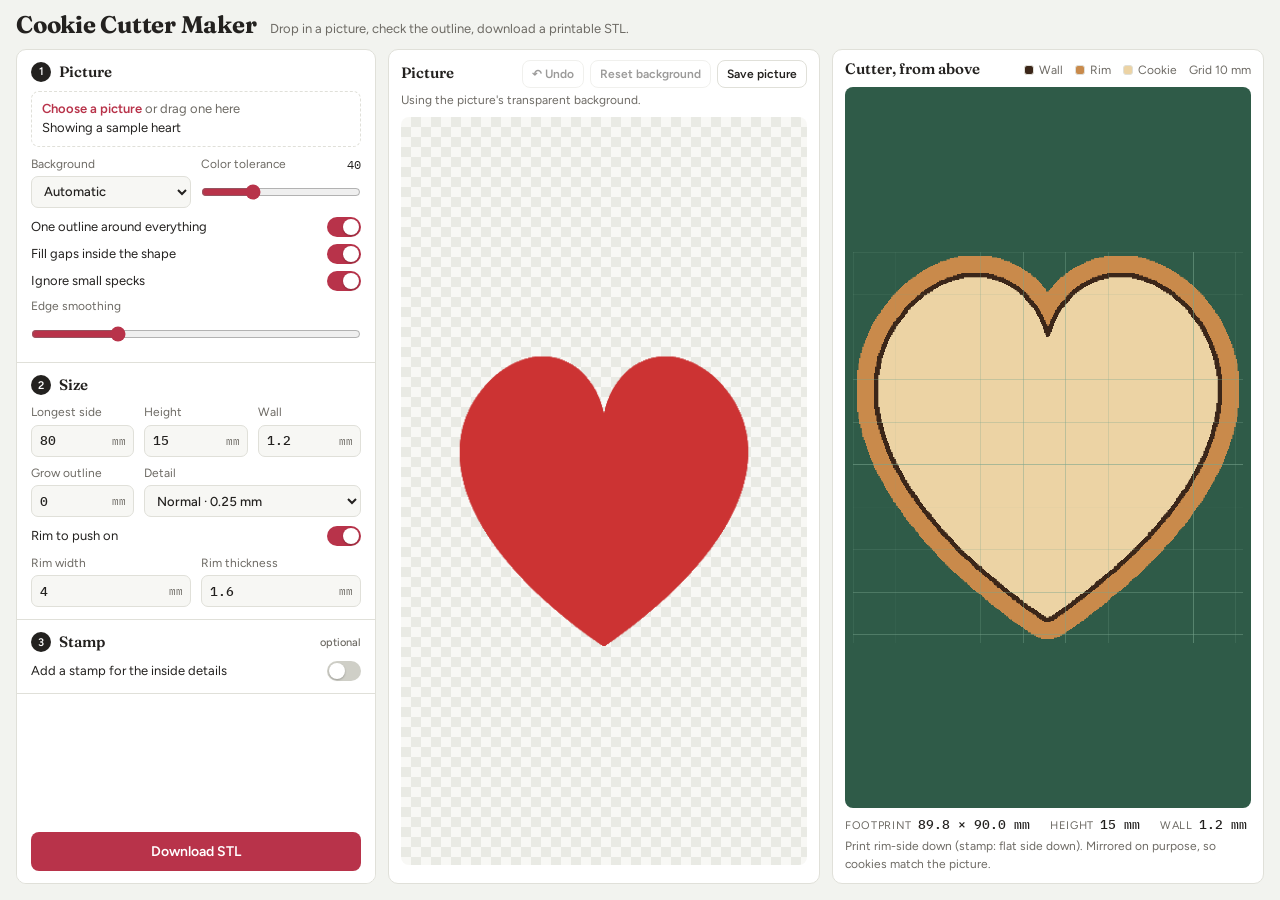
==== commit 484799a6: "Move picture tools above the picture, remove stamp specks - Undo, Reset background and Save picture " ====
--- a/Cookie Cutter Maker.html
+++ b/Cookie Cutter Maker.html
@@ -45,10 +45,7 @@
         <label class="switch"><span>One outline around everything</span><input type="checkbox" role="switch" id="join" checked></label>
         <label class="switch"><span>Fill gaps inside the shape</span><input type="checkbox" role="switch" id="fill" checked></label>
         <label class="switch"><span>Ignore small specks</span><input type="checkbox" role="switch" id="specks" checked></label>
-        <div class="grid2">
-          <label class="field" for="smooth"><span>Edge smoothing</span><input type="range" id="smooth" min="0" max="8" value="2"></label>
-          <button class="ghost" id="resetBg" type="button">Reset background</button>
-        </div>
+        <label class="field" for="smooth"><span>Edge smoothing</span><input type="range" id="smooth" min="0" max="8" value="2"></label>
       </div>
     </section>
 
@@ -89,7 +86,6 @@
 
     <section class="step save">
       <button class="primary" id="save" type="button">Download STL</button>
-      <button class="ghost wide" id="savePicture" type="button" title="Saves the picture with the background removed, as a PNG. Load it again later to get the same outline.">Save edited picture (PNG)</button>
       <p class="saved" id="saved"></p>
       <p class="err" id="err" role="alert" hidden></p>
     </section>
@@ -97,7 +93,15 @@
 
   <!-- Previews -->
   <section class="view">
-    <header><h3>Picture</h3><p id="photoHint" class="hint"></p></header>
+    <header>
+      <h3>Picture</h3>
+      <div class="toolbar">
+        <button class="ghost small" id="undo" type="button" title="Undo the last click or drag (also right-click on the picture, or Ctrl+Z)">↶ Undo</button>
+        <button class="ghost small" id="resetBg" type="button" title="Undo all clicks and drags">Reset background</button>
+        <button class="ghost small" id="savePicture" type="button" title="Saves the picture with the background removed, as a PNG. Load it again later to get the same outline.">Save picture</button>
+      </div>
+      <p id="photoHint" class="hint full"></p>
+    </header>
     <div class="canvas-box checker"><canvas id="photo"></canvas></div>
   </section>
 
--- a/styles.css
+++ b/styles.css
@@ -139,7 +139,10 @@
 .primary:disabled { opacity: .5; cursor: default; }
 .ghost { background: transparent; color: var(--ink); border: 1px solid var(--line); height: 32px; padding: 0 10px; font-size: 13px; }
 .ghost:hover { border-color: var(--ink); }
-.ghost.wide { width: 100%; }
+.ghost.small { height: 28px; padding: 0 9px; font-size: 12px; }
+.ghost:disabled { opacity: .45; cursor: default; border-color: var(--line); }
+.toolbar { display: flex; flex-wrap: wrap; gap: 6px; }
+.view header .full { flex-basis: 100%; }
 
 :focus-visible { outline: 2px solid var(--accent); outline-offset: 2px; }
 
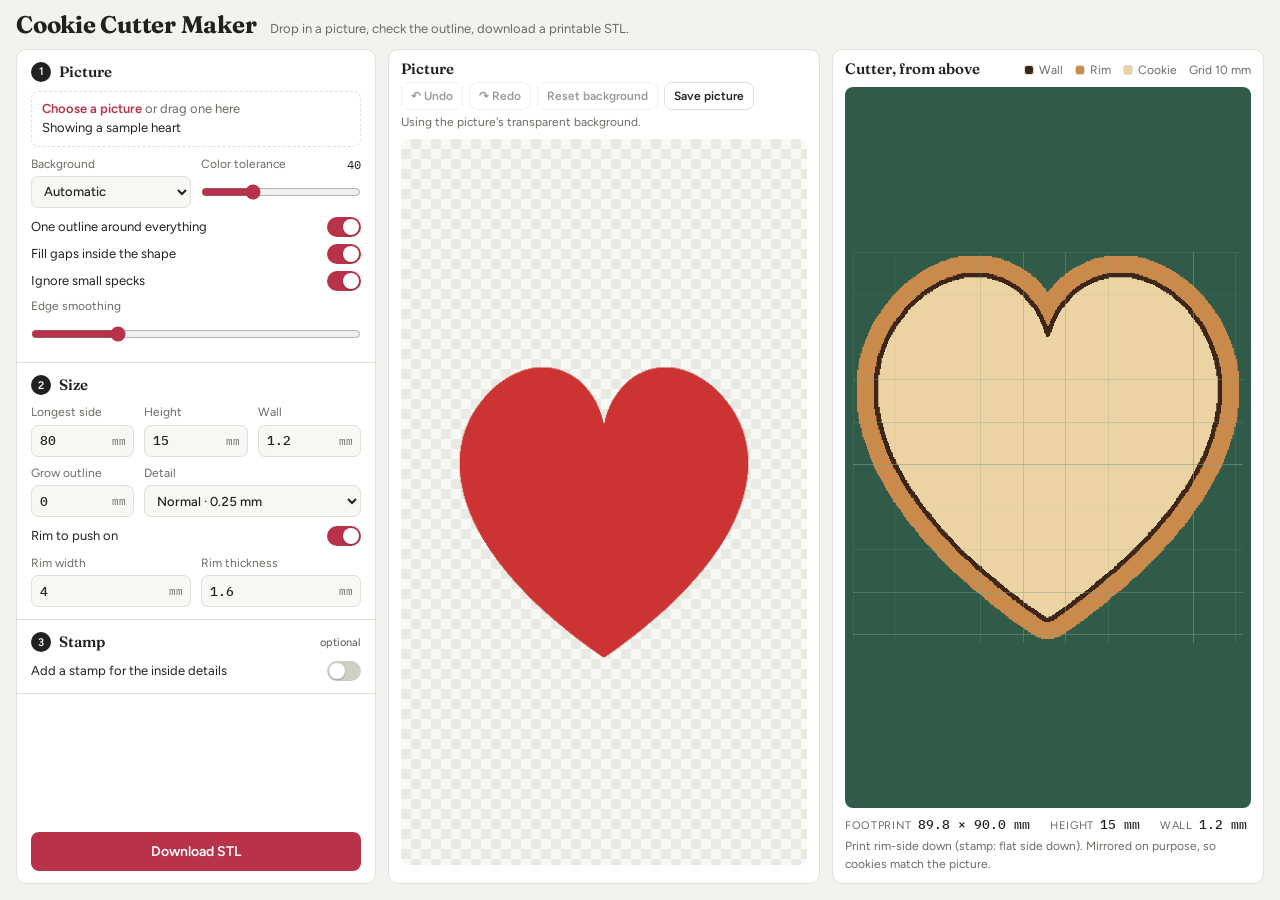
==== commit 08b845e9: "Add a Redo button next to Undo - Redo (button, Ctrl+Y or Ctrl+Shift+Z) puts back what Undo took away" ====
--- a/Cookie Cutter Maker.html
+++ b/Cookie Cutter Maker.html
@@ -97,6 +97,7 @@
       <h3>Picture</h3>
       <div class="toolbar">
         <button class="ghost small" id="undo" type="button" title="Undo the last click or drag (also right-click on the picture, or Ctrl+Z)">↶ Undo</button>
+        <button class="ghost small" id="redo" type="button" title="Redo what you just undid (also Ctrl+Y)">↷ Redo</button>
         <button class="ghost small" id="resetBg" type="button" title="Undo all clicks and drags">Reset background</button>
         <button class="ghost small" id="savePicture" type="button" title="Saves the picture with the background removed, as a PNG. Load it again later to get the same outline.">Save picture</button>
       </div>
@@ -124,6 +125,7 @@
 </main>
 
 <script src="js/background.js"></script>
+<script src="js/history.js"></script>
 <script src="js/shape.js"></script>
 <script src="js/cutter.js"></script>
 <script src="js/stamp.js"></script>
